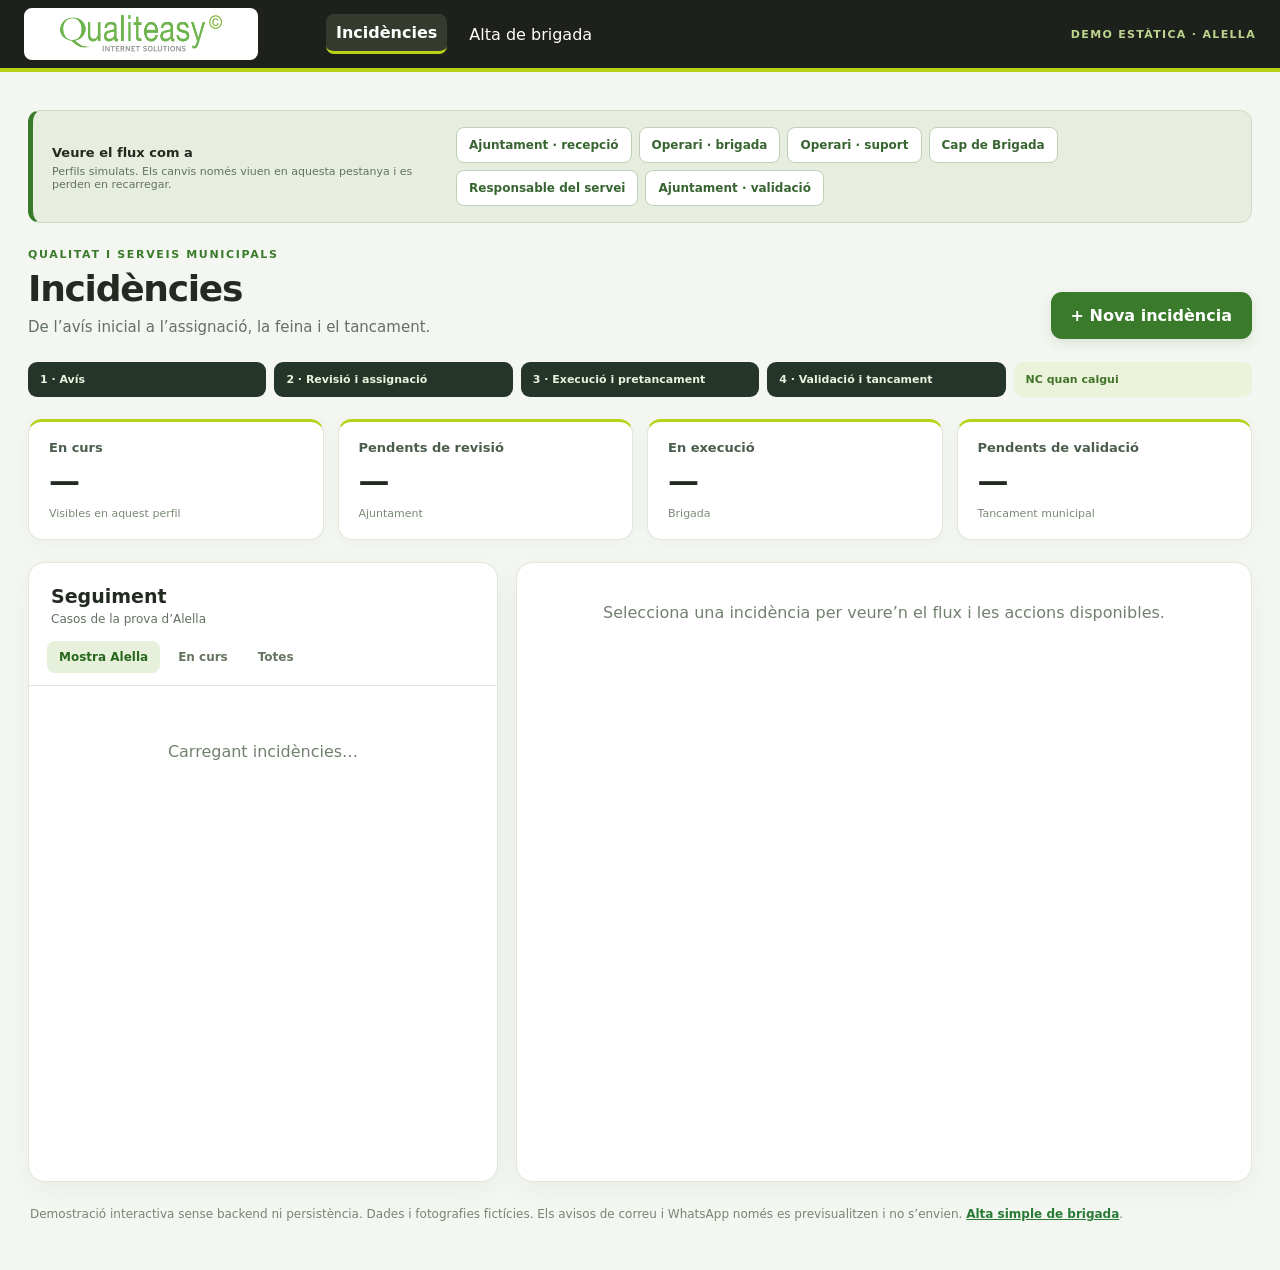
==== incidents/index.html @ 84e3240a "Demos del nou Qualiteasy: portada, no conformitats i incidències - /no-conformitats/: mòdul de NC i " ====
<!doctype html>
<html lang="ca"><head><meta charset="utf-8"><meta name="viewport" content="width=device-width,initial-scale=1"><meta name="theme-color" content="#1d201b"><title>Flux municipal · Qualiteasy Alella</title><link rel="stylesheet" href="./dashboard.css"><link rel="stylesheet" href="./intake.css"></head>
<body>
<header class="topbar"><a class="brand" href="./"><span class="brand-logo-wrap"><img class="brand-logo" src="./assets/qualiteasy-logo.png" alt="Qualiteasy"></span></a><nav><button class="nav-link current" type="button" data-view-target="dashboard">Incidències</button><button class="nav-link" type="button" data-view-target="intake">Alta de brigada</button></nav><span class="env">DEMO ESTÀTICA · ALELLA</span></header>
<main id="dashboard-view">
<section class="role-bar" aria-label="Perfils de demostració"><div><strong>Veure el flux com a</strong><p>Perfils simulats. Els canvis només viuen en aquesta pestanya i es perden en recarregar.</p></div><div class="role-switch"><button type="button" data-role="municipal">Ajuntament · recepció</button><button type="button" data-role="brigada">Operari · brigada</button><button type="button" data-role="brigada_suport">Operari · suport</button><button type="button" data-role="cap_brigada">Cap de Brigada</button><button type="button" data-role="responsable_servei">Responsable del servei</button><button type="button" data-role="validador">Ajuntament · validació</button></div></section>
<section class="heading"><div><div class="eyebrow">QUALITAT I SERVEIS MUNICIPALS</div><h1 id="page-title">Incidències</h1><p id="role-intro">De l’avís inicial a l’assignació, la feina i el tancament.</p></div><button class="primary" id="new-incident">+ Nova incidència</button></section>
<section class="flow-steps" aria-label="Flux de resolució"><span>1 · Avís</span><span>2 · Revisió i assignació</span><span>3 · Execució i pretancament</span><span>4 · Validació i tancament</span><span>NC quan calgui</span></section>
<section class="stats" aria-label="Resum"><div class="stat"><span>En curs</span><strong id="count-active">—</strong><small>Visibles en aquest perfil</small></div><div class="stat"><span>Pendents de revisió</span><strong id="count-review">—</strong><small>Ajuntament</small></div><div class="stat"><span>En execució</span><strong id="count-work">—</strong><small>Brigada</small></div><div class="stat"><span>Pendents de validació</span><strong id="count-validation">—</strong><small>Tancament municipal</small></div></section>
<section class="workarea"><div class="left-panel"><div class="panel-title"><div><h2>Seguiment</h2><p id="list-caption">Casos de la prova d’Alella</p></div></div><div class="tabs" role="tablist"><button class="tab selected" data-view="showcase" type="button">Mostra Alella</button><button class="tab" data-view="active" type="button">En curs</button><button class="tab" data-view="all" type="button">Totes</button></div><div id="incidents" class="incident-list"><p class="loading">Carregant incidències…</p></div></div><div class="detail-panel" id="detail"><div class="empty">Selecciona una incidència per veure’n el flux i les accions disponibles.</div></div></section>
<footer>Demostració interactiva sense backend ni persistència. Dades i fotografies fictícies. Els avisos de correu i WhatsApp només es previsualitzen i no s’envien. <button class="text-link" type="button" data-view-target="intake">Alta simple de brigada</button>.</footer>
</main>
<section id="intake-view" hidden><div class="intake-shell"><img src="./assets/qualiteasy-logo.png" alt="Qualiteasy" class="intake-logo"><div class="eyebrow">DEMO ESTÀTICA · ALELLA</div><h1>Nou avís de brigada</h1><p>Només tres dades: què passa, on i una foto. L’Ajuntament farà la revisió i l’assignació.</p><form id="incident"><label for="what">Què passa?</label><textarea id="what" required minlength="5" maxlength="2000" rows="4" placeholder="Ex. El fanal no s'encén"></textarea><label for="where">On?</label><input id="where" required minlength="3" maxlength="200" autocomplete="off" placeholder="Carrer i número o punt de referència"><div id="suggestions" class="suggestions" hidden></div><button id="gps" class="secondary" type="button">📍 Usa la meva ubicació</button><p id="location-note" class="hint">Escriu l'adreça o usa el GPS. Els carrers suggerits són orientatius.</p><label for="photo">Foto</label><input id="photo" type="file" accept="image/jpeg,image/png,image/webp" capture="environment" required><div id="preview"></div><button id="send" class="primary" type="submit">Enviar avís simulat</button><p id="message" role="status" aria-live="polite"></p></form><button class="text-link" type="button" data-view-target="dashboard">← Torna al panell</button><p class="hint">Les fotos seleccionades es mostren només al navegador. En recarregar, la demo torna a l'estat inicial.</p></div></section>
<dialog id="new-dialog"><form id="municipal-form"><div class="dialog-head"><div><div class="eyebrow">AJUNTAMENT</div><h2>Nova incidència</h2></div><button class="icon" type="button" data-close="new-dialog" aria-label="Tanca">×</button></div><p class="dialog-intro">Registra l’avís. La revisió i l’assignació es fan després.</p><label for="origin">Canal d’entrada</label><select id="origin" required><option value="">Selecciona un canal</option><option value="telefon">Trucada rebuda</option><option value="correu">Correu rebut</option><option value="whatsapp">WhatsApp</option><option value="web_municipal">Web municipal</option><option value="ajuntament">Detecció interna</option></select><label for="municipal-department">Departament d’origen</label><input id="municipal-department" required maxlength="100" placeholder="Ex. Serveis municipals"><label for="municipal-category">Àmbit (antic «Proveïdor»)</label><select id="municipal-category"><option value="">Pendent de classificar</option><option value="via_publica">Via pública</option><option value="edificis">Edificis</option><option value="actes">Actes</option><option value="altres">Altres</option></select><label for="municipal-what">Què passa?</label><textarea id="municipal-what" required minlength="5" maxlength="2000" rows="3"></textarea><label for="municipal-where">On?</label><input id="municipal-where" required minlength="3" maxlength="200" autocomplete="off"><div id="municipal-suggestions" class="suggestions" hidden></div><p class="hint">Pots seleccionar un carrer suggerit per situar la incidència aproximadament.</p><label for="municipal-files">Documents i fotografies (fins a 4)</label><input id="municipal-files" type="file" accept="image/jpeg,image/png,image/webp,application/pdf" multiple><button class="primary wide" type="submit" id="municipal-submit">Registrar incidència</button><p id="form-status" role="status" aria-live="polite"></p></form></dialog>
<dialog id="assign-dialog"><form id="assign-form"><div class="dialog-head"><div><div class="eyebrow">REVISIÓ MUNICIPAL</div><h2>Validar i assignar</h2></div><button class="icon" type="button" data-close="assign-dialog" aria-label="Tanca">×</button></div><p class="dialog-intro">La fitxa conserva l’avís inicial. L’Ajuntament completa la classificació i l’ordre de feina.</p><div class="form-grid"><div><label for="assign-origin-department">Departament d’origen</label><input id="assign-origin-department" required maxlength="100"></div><div><label for="assign-target-department">Departament destí</label><input id="assign-target-department" required maxlength="100" value="Serveis municipals"></div><div><label for="assign-category">Àmbit (antic «Proveïdor»)</label><select id="assign-category" required><option value="">Selecciona</option><option value="via_publica">Via pública</option><option value="edificis">Edificis</option><option value="actes">Actes</option><option value="altres">Altres</option></select></div><div><label for="assign-priority">Prioritat</label><select id="assign-priority"><option value="normal">Normal</option><option value="urgent">Urgent</option></select></div></div><label for="assign-cause">Causa, si es coneix</label><textarea id="assign-cause" maxlength="1000" rows="2"></textarea><label for="assign-action">Acció immediata / feina encomanada</label><textarea id="assign-action" required maxlength="2000" rows="3" placeholder="Què ha de fer la brigada?"></textarea><div class="form-grid"><div><label for="assign-executor">Responsable de l’execució / càrrec</label><select id="assign-executor"><option value="4">Operari Prova · Operari de brigada</option><option value="6">Operari Suport Prova · Operari de brigada</option></select></div><div><label for="assign-due">Data límit</label><input id="assign-due" type="date" required></div><div><label for="assign-brigade-lead">Cap de Brigada</label><input id="assign-brigade-lead" required value="Cap de Brigada (prova)"></div><div><label for="assign-service-lead">Responsable del servei</label><input id="assign-service-lead" required value="Responsable del servei (prova)"></div></div><p class="hint">Es mostraran avisos simulats per correu i WhatsApp. No s’enviarà cap missatge.</p><button class="primary wide" type="submit">Assignar i activar a SSMM</button><p id="assign-status" role="status" aria-live="polite"></p></form></dialog>
<dialog id="preclose-dialog"><form id="preclose-form"><div class="dialog-head"><div><div class="eyebrow">BRIGADA</div><h2>Pretancar la feina</h2></div><button class="icon" type="button" data-close="preclose-dialog" aria-label="Tanca">×</button></div><p class="dialog-intro">Explica què has fet i adjunta fotografies de la resolució. L’Ajuntament validarà el tancament.</p><label for="work-done">Feina executada</label><textarea id="work-done" required maxlength="2000" rows="4"></textarea><label for="preclose-photos">Fotografies del resultat (fins a 3)</label><input id="preclose-photos" type="file" accept="image/jpeg,image/png,image/webp" multiple><button class="primary wide" type="submit">Pretancar i enviar a validació</button><p id="preclose-status" role="status" aria-live="polite"></p></form></dialog>
<dialog id="validate-dialog"><form id="validate-form"><div class="dialog-head"><div><div class="eyebrow">AJUNTAMENT</div><h2>Validar el resultat</h2></div><button class="icon" type="button" data-close="validate-dialog" aria-label="Tanca">×</button></div><p class="dialog-intro">Revisa el pretancament i les fotografies. Valida el tancament o retorna la feina a brigada.</p><label for="validation-reason">Motiu de tancament o de retorn</label><textarea id="validation-reason" required maxlength="2000" rows="4"></textarea><label for="validation-files">Evidències del tancament (fins a 4 fitxers)</label><input id="validation-files" type="file" accept="image/jpeg,image/png,image/webp,application/pdf" multiple><div class="dialog-actions"><button class="secondary" type="submit" data-validation="return">Retornar a brigada</button><button class="primary" type="submit" data-validation="close">Validar i tancar</button></div><p id="validation-status" role="status" aria-live="polite"></p></form></dialog>
<dialog id="nc-dialog"><form id="nc-form"><div class="dialog-head"><div><div class="eyebrow">QUALITAT</div><h2>Derivar a no conformitat</h2></div><button class="icon" type="button" data-close="nc-dialog" aria-label="Tanca">×</button></div><p class="dialog-intro">Aquesta decisió és excepcional: la incidència operativa continuarà vinculada a una NC de demostració separada.</p><label for="nc-reason">Per què és una NC formal?</label><textarea id="nc-reason" required minlength="3" maxlength="500" rows="3"></textarea><label for="nc-cause">Causa coneguda (opcional)</label><textarea id="nc-cause" maxlength="1000" rows="2"></textarea><button class="primary wide" type="submit">Crear NC vinculada (demo)</button><p id="nc-status" role="status" aria-live="polite"></p></form></dialog>
<dialog id="photo-dialog" class="photo-dialog"><button class="photo-close" type="button" data-close="photo-dialog">Tanca ×</button><img id="full-photo" alt="Fotografia ampliada de la incidència"><p id="photo-caption"></p></dialog>
<script src="./demo-store.js" defer></script><script src="./dashboard.js" defer></script><script src="./intake.js" defer></script></body></html>
---- incidents/dashboard.css ----
:root{font-family:Inter,system-ui,-apple-system,"Segoe UI",sans-serif;color:#222a22;background:#f4f6f1;--ink:#1d201b;--green:#397b2b;--lime:#b8d317;--line:#e0e6da;--muted:#647064}*{box-sizing:border-box}body{margin:0}button,input,select,textarea{font:inherit}button{cursor:pointer}a{color:inherit}.topbar{height:72px;background:var(--ink);color:white;display:flex;align-items:center;gap:32px;padding:0 max(24px,calc((100vw - 1440px)/2));border-bottom:4px solid var(--lime)}.brand{text-decoration:none;display:flex;align-items:center;gap:10px;min-width:270px}.brand-mark{border:2px solid var(--lime);border-radius:10px;color:var(--lime);display:grid;place-items:center;font-weight:800;font-size:26px;width:40px;height:40px}.brand strong{display:block;font-size:18px;letter-spacing:.08em;font-weight:650}.brand small{display:block;font-size:9px;color:#b7d393;letter-spacing:.16em}.topbar nav{display:flex;gap:8px;align-self:stretch}.topbar nav a{display:flex;align-items:center;padding:0 18px;text-decoration:none;color:#c7d0bf;font-size:14px;font-weight:650}.topbar nav .current{color:white;background:#343a2d;border-bottom:3px solid var(--lime)}.env{margin-left:auto;color:#bdd58e;font-size:11px;letter-spacing:.12em;font-weight:750}main{max-width:1440px;margin:auto;padding:38px 28px 24px}.heading{display:flex;align-items:end;justify-content:space-between;gap:24px;margin-bottom:26px}.eyebrow{color:var(--green);font-size:11px;font-weight:800;letter-spacing:.15em}h1{font-size:36px;letter-spacing:-.035em;margin:7px 0 7px}.heading p{color:var(--muted);margin:0;font-size:15px;line-height:1.5}.primary{border:0;border-radius:11px;background:var(--green);color:white;padding:14px 20px;font-weight:750;box-shadow:0 4px 12px #2f742522}.primary:hover{background:#2d6422}.primary:disabled{opacity:.6;cursor:default}.stats{display:grid;grid-template-columns:repeat(4,1fr);gap:14px;margin-bottom:22px}.stat{background:white;border:1px solid var(--line);border-radius:14px;padding:18px 20px;box-shadow:0 4px 18px #20301b08;border-top:3px solid var(--lime)}.stat span{display:block;font-size:13px;color:#4b5d4d;font-weight:650}.stat strong{display:block;font-size:31px;line-height:1.15;margin:8px 0 4px}.stat small{font-size:11px;color:#7a8976}.workarea{display:grid;grid-template-columns:minmax(350px,470px) minmax(0,1fr);gap:18px;align-items:start}.left-panel,.detail-panel{background:white;border:1px solid var(--line);border-radius:17px;box-shadow:0 8px 26px #1a32180b;overflow:hidden;min-height:620px}.panel-title{padding:22px 22px 15px}.panel-title h2,.detail-panel h2{font-size:19px;margin:0 0 5px}.panel-title p{font-size:12px;color:var(--muted);margin:0}.tabs{display:flex;gap:6px;padding:0 18px 12px;border-bottom:1px solid var(--line)}.tab{border:0;background:transparent;padding:9px 12px;color:#667461;font-size:12px;font-weight:700;border-radius:8px}.tab.selected{background:#e7f0db;color:#28681e}.incident-list{max-height:750px;overflow:auto}.incident-card{width:100%;border:0;border-bottom:1px solid var(--line);display:grid;grid-template-columns:88px 1fr;gap:14px;padding:16px 19px;background:white;text-align:left}.incident-card:hover,.incident-card.selected{background:#f7faef}.incident-card.selected{box-shadow:inset 4px 0 var(--green)}.thumb{width:88px;height:79px;object-fit:cover;border-radius:9px;background:#eaf0e5}.thumb-placeholder{display:grid;place-items:center;color:#789374;font-size:22px}.incident-meta{display:flex;justify-content:space-between;gap:8px;color:#718070;font-size:11px;font-weight:700}.incident-title{display:block;font-size:14px;font-weight:760;line-height:1.32;margin:6px 0;max-height:38px;overflow:hidden}.incident-location{display:block;font-size:12px;color:#6b7a69;white-space:nowrap;overflow:hidden;text-overflow:ellipsis}.pill{display:inline-flex;align-items:center;border-radius:999px;background:#eaf0e5;color:#356b2b;font-size:11px;font-weight:760;padding:6px 10px}.pill.review{background:#fff2db;color:#8d5d12}.pill.work{background:#e5edf9;color:#325a98}.pill.validation{background:#ece7fa;color:#694b9d}.pill.closed{background:#e7ece7;color:#56655a}.pill.nc{background:#fbe9d9;color:#9a4e17}.loading,.empty{color:#72806f;padding:40px;text-align:center}.detail-head{padding:24px 26px 18px;display:flex;gap:15px;justify-content:space-between}.detail-head .eyebrow{margin-bottom:7px}.detail-head h2{font-size:23px;line-height:1.25;margin:0 0 8px}.detail-sub{color:#6f7c6d;font-size:12px}.detail-head .badge-stack{display:flex;flex-direction:column;gap:6px;align-items:flex-end;min-width:max-content}.hero-photo{width:100%;max-height:275px;object-fit:cover;display:block;cursor:zoom-in}.photo-box{position:relative;background:#e9eee5}.photo-box .synthetic-label{position:absolute;bottom:14px;left:16px;background:#1e241ecb;color:white;padding:8px 11px;border-radius:7px;font-size:11px;font-weight:700}.photo-empty{min-height:150px;display:grid;place-items:center;color:#70816c}.detail-body{padding:21px 26px 27px}.detail-grid{display:grid;grid-template-columns:1fr 1fr;gap:16px;margin-bottom:18px}.info{background:#f8faf5;border:1px solid var(--line);border-radius:10px;padding:13px}.info small{display:block;color:#788674;font-size:11px;margin-bottom:5px}.info strong{font-size:13px;line-height:1.35}.map-title{display:flex;justify-content:space-between;align-items:center;margin:20px 0 9px}.map-title h3{font-size:15px;margin:0}.map-title a{font-size:12px;color:var(--green);font-weight:700}.map-frame{width:100%;height:220px;border:1px solid var(--line);border-radius:10px}.map-empty{background:#f3f6ef;border:1px dashed #bdc9b4;border-radius:10px;padding:24px;color:#6c7b68;font-size:13px}.map-note{font-size:11px;color:#74816f;line-height:1.45;margin:7px 0 0}.actions{border-top:1px solid var(--line);margin-top:23px;padding-top:19px;display:flex;align-items:center;gap:12px;flex-wrap:wrap}.secondary{background:#eef4e8;color:#336b29;border:1px solid #c8d9bf;border-radius:9px;padding:11px 14px;font-size:12px;font-weight:750;text-decoration:none}.actions .explain{font-size:11px;line-height:1.4;color:#768172;flex:1;min-width:160px}footer{font-size:12px;color:#788473;margin:25px 2px}footer a{color:var(--green)}dialog{border:1px solid var(--line);border-radius:16px;padding:0;box-shadow:0 30px 90px #14200d55;max-width:520px;width:calc(100vw - 24px)}dialog::backdrop{background:#1520139e}dialog form{padding:26px}.dialog-head{display:flex;justify-content:space-between;align-items:start}.dialog-head h2{font-size:26px;margin:3px 0 0}.icon{border:0;background:#edf3e9;border-radius:8px;font-size:26px;width:35px;height:35px}.dialog-intro,.hint{color:#72816f;font-size:12px;line-height:1.5}label{display:block;font-size:13px;font-weight:730;margin:17px 0 7px}input:not([type=file]),select,textarea{width:100%;border:1px solid #bcc9b7;border-radius:9px;padding:11px;background:white;color:#253022}input:focus,select:focus,textarea:focus{outline:2px solid #a8ca67;border-color:#659450}.wide{width:100%;margin-top:22px}.suggestions{border:1px solid var(--line);border-radius:8px}.suggestions button{display:block;width:100%;background:white;border:0;border-bottom:1px solid var(--line);padding:10px;text-align:left;font-size:12px}.suggestions button:hover{background:#edf5e6}#form-status{min-height:18px;font-size:12px;color:#336b29}.photo-dialog{max-width:min(95vw,1300px);width:auto;background:#182017;color:white;padding:12px}.photo-dialog img{display:block;max-width:90vw;max-height:82vh;object-fit:contain}.photo-dialog p{font-size:12px;color:#d3ddc9}.photo-close{display:block;margin:0 0 9px auto;background:#344031;color:white;border:0;padding:7px 11px;border-radius:8px}@media(max-width:900px){.workarea{grid-template-columns:1fr}.left-panel,.detail-panel{min-height:0}.incident-list{max-height:440px}.stats{grid-template-columns:repeat(2,1fr)}.topbar{padding:0 18px}.brand{min-width:auto}.topbar nav{display:none}}@media(max-width:520px){main{padding:23px 14px}.heading{align-items:start;flex-direction:column}h1{font-size:29px}.stats{gap:8px}.stat{padding:13px}.stat strong{font-size:25px}.env{font-size:9px}.detail-head,.detail-body{padding-left:18px;padding-right:18px}.detail-grid{grid-template-columns:1fr}.brand strong{font-size:14px}.brand small{font-size:7px}}

.map-canvas{position:relative;width:100%;height:225px;overflow:hidden;border:1px solid var(--line);border-radius:10px;background:#e6eee3}.map-tile{position:absolute;width:256px;height:256px;max-width:none}.map-marker{position:absolute;left:50%;top:50%;width:20px;height:20px;background:#4d9b31;border:4px solid white;box-shadow:0 2px 8px #0009;border-radius:50%;transform:translate(-50%,-50%);z-index:2}.map-attribution{position:absolute;right:5px;bottom:4px;background:#ffffffe8;padding:2px 5px;border-radius:3px;font-size:10px;color:#263d24;z-index:3}

/* Flux municipal per perfils i ordres de treball de la demostració. */
.role-bar{display:flex;justify-content:space-between;align-items:center;gap:20px;background:#e7eee0;border:1px solid #cedfc4;border-left:5px solid var(--green);border-radius:12px;padding:16px 19px;margin-bottom:25px}.role-bar strong{font-size:13px}.role-bar p{margin:4px 0 0;font-size:11px;color:#62735e}.role-switch{display:flex;gap:7px;flex-wrap:wrap}.role-switch button{border:1px solid #bfd1b6;background:white;color:#376431;border-radius:8px;padding:10px 12px;font-size:12px;font-weight:700}.role-switch button.active{background:#356d2b;color:white;border-color:#356d2b}.flow-steps{display:grid;grid-template-columns:repeat(5,1fr);gap:8px;margin:-3px 0 22px}.flow-steps span{padding:11px 12px;background:#25352a;color:#e9f3df;border-radius:9px;font-size:11px;font-weight:700}.flow-steps span:last-child{background:#ecf3db;color:#42742a}.photo-strip{display:flex;gap:8px;padding:9px;overflow:auto;background:#f5f8f1}.photo-thumb{min-width:100px;max-width:145px;text-align:left;border:1px solid var(--line);background:white;border-radius:7px;padding:4px;font-size:10px;font-weight:700;color:#4d6548}.photo-thumb img{display:block;width:100%;height:60px;object-fit:cover;border-radius:4px;margin-bottom:3px}.workflow-section{border-top:1px solid var(--line);padding-top:19px;margin-top:20px}.workflow-section h3{font-size:14px;margin:0 0 12px;color:#2b5e2a}.workflow-section p{font-size:13px;line-height:1.45}.work-summary{display:grid;grid-template-columns:1fr 1fr;gap:11px}.work-summary .info:first-child{grid-column:1/-1}.attachment-list{margin:0;padding-left:18px;font-size:12px;line-height:1.7;color:#4d6049}.timeline-row{border-left:3px solid #bdd317;padding:0 0 16px 12px;margin-left:4px}.timeline-row strong{font-size:12px;display:block}.timeline-row span{font-size:10px;color:#748070}.timeline-row p{font-size:12px;margin:5px 0 0}.notification-row{border:1px solid #d9e4d3;background:#f7faf4;border-radius:8px;padding:10px 12px;margin-bottom:8px}.notification-row b{display:block;font-size:12px}.notification-row small{display:block;color:#ad5c1d;font-size:10px;font-weight:800;margin:3px 0}.notification-row p{margin:0;font-size:12px}.nc-linked{background:#fdf5e9;border:1px solid #efdcbd;border-radius:9px;padding:12px}.nc-linked strong{color:#8c541d}.nc-linked p{margin:7px 0 0}.form-grid{display:grid;grid-template-columns:1fr 1fr;gap:0 14px}.form-grid label{margin-top:14px}.form-grid input:disabled{background:#edf2e8;color:#586653}.dialog-actions{display:flex;justify-content:flex-end;gap:10px;margin-top:20px}.dialog-actions button{font-size:12px}.dialog-actions .primary{box-shadow:none}#assign-dialog,#preclose-dialog,#validate-dialog,#nc-dialog{max-width:680px;max-height:90vh;overflow:auto}dialog form>p[role=status]{min-height:18px;font-size:12px;color:#336b29}@media(max-width:1050px){.role-bar{align-items:flex-start;flex-direction:column}.flow-steps{grid-template-columns:repeat(3,1fr)}}@media(max-width:520px){.flow-steps{grid-template-columns:repeat(2,1fr)}.role-switch button{flex:1}.form-grid,.work-summary{grid-template-columns:1fr}.work-summary .info:first-child{grid-column:auto}.dialog-actions{flex-direction:column}.dialog-actions button{width:100%}}

/* Logotip corporatiu original, sense símbol ni lema recreats. */
.brand{min-width:270px}.brand-logo-wrap{display:flex;align-items:center;width:234px;height:52px;padding:7px 10px;background:#fff;border-radius:8px}.brand-logo{display:block;width:100%;height:100%;object-fit:contain}@media(max-width:520px){.brand{min-width:0}.brand-logo-wrap{width:190px;height:44px;padding:6px 8px}}
---- incidents/intake.css ----
[hidden]{display:none!important}.topbar nav{display:flex;gap:12px;align-items:center}.nav-link,.text-link{background:none;border:0;color:inherit;font:inherit;cursor:pointer;text-decoration:none}.nav-link{padding:9px 10px;border-radius:8px}.nav-link.current{background:#e8f2dd;font-weight:800}.text-link{color:#287a35;font-weight:700;padding:0;text-decoration:underline}.intake-shell{max-width:600px;margin:30px auto 60px;background:#fff;padding:32px;border-radius:20px;box-shadow:0 8px 35px #112a1420}.intake-logo{max-width:225px;width:100%;height:auto}.intake-shell h1{margin:10px 0}.intake-shell p{line-height:1.5}.intake-shell form{display:grid;gap:10px;margin:20px 0}.intake-shell label{font-weight:750;margin-top:12px}.intake-shell textarea,.intake-shell input{width:100%;font:inherit;padding:12px;border:1px solid #b9c9b3;border-radius:9px}.intake-shell button{font:inherit;cursor:pointer}.intake-shell .primary{margin-top:12px}.intake-shell .secondary{justify-self:start}.intake-shell #preview img{display:block;max-width:100%;max-height:260px;border-radius:10px}.intake-shell .suggestions{border:1px solid #b9c9b3;border-radius:8px}.intake-shell .suggestions button{display:block;width:100%;padding:9px;background:white;border:0;text-align:left}.intake-shell #message{font-weight:700}.intake-shell #message.error{color:#ac2626}.intake-shell #message.success{color:#267234}@media(max-width:680px){.intake-shell{margin:0;padding:24px 18px;border-radius:0;min-height:90vh}.topbar nav{gap:2px}.nav-link{font-size:.8rem}}
/* La demo ha de cabre en una pantalla de brigada sense desplaçament lateral. */
@media(max-width:900px){
  .topbar{height:auto;min-height:70px;gap:8px;padding:9px 14px;flex-wrap:wrap}
  .topbar nav{display:flex;gap:2px;min-width:0;flex:1;justify-content:flex-end}
  .topbar .brand{min-width:0}
  .role-bar,.role-switch,.heading,.workarea,.left-panel,.detail-panel,.stats{min-width:0}
  .workarea{grid-template-columns:minmax(0,1fr)}
  .stats{grid-template-columns:repeat(2,minmax(0,1fr))}
}
@media(max-width:520px){
  .brand-logo-wrap{width:135px;height:38px;padding:5px 6px}
  .topbar{align-items:center}
  .topbar .env{display:none}
  .topbar nav .nav-link{font-size:12px;line-height:1.1;padding:7px 5px}
  .role-bar{padding:14px 13px;overflow:hidden}
  .role-switch{width:100%;display:grid;grid-template-columns:repeat(2,minmax(0,1fr))}
  .role-switch button{min-width:0;overflow-wrap:anywhere;padding:9px 6px}
  .flow-steps{grid-template-columns:repeat(2,minmax(0,1fr))}
  .stats{grid-template-columns:repeat(2,minmax(0,1fr))}
  .stat span{overflow-wrap:anywhere}
  .incident-card,.card-copy,.detail-head,.detail-body{min-width:0}
}
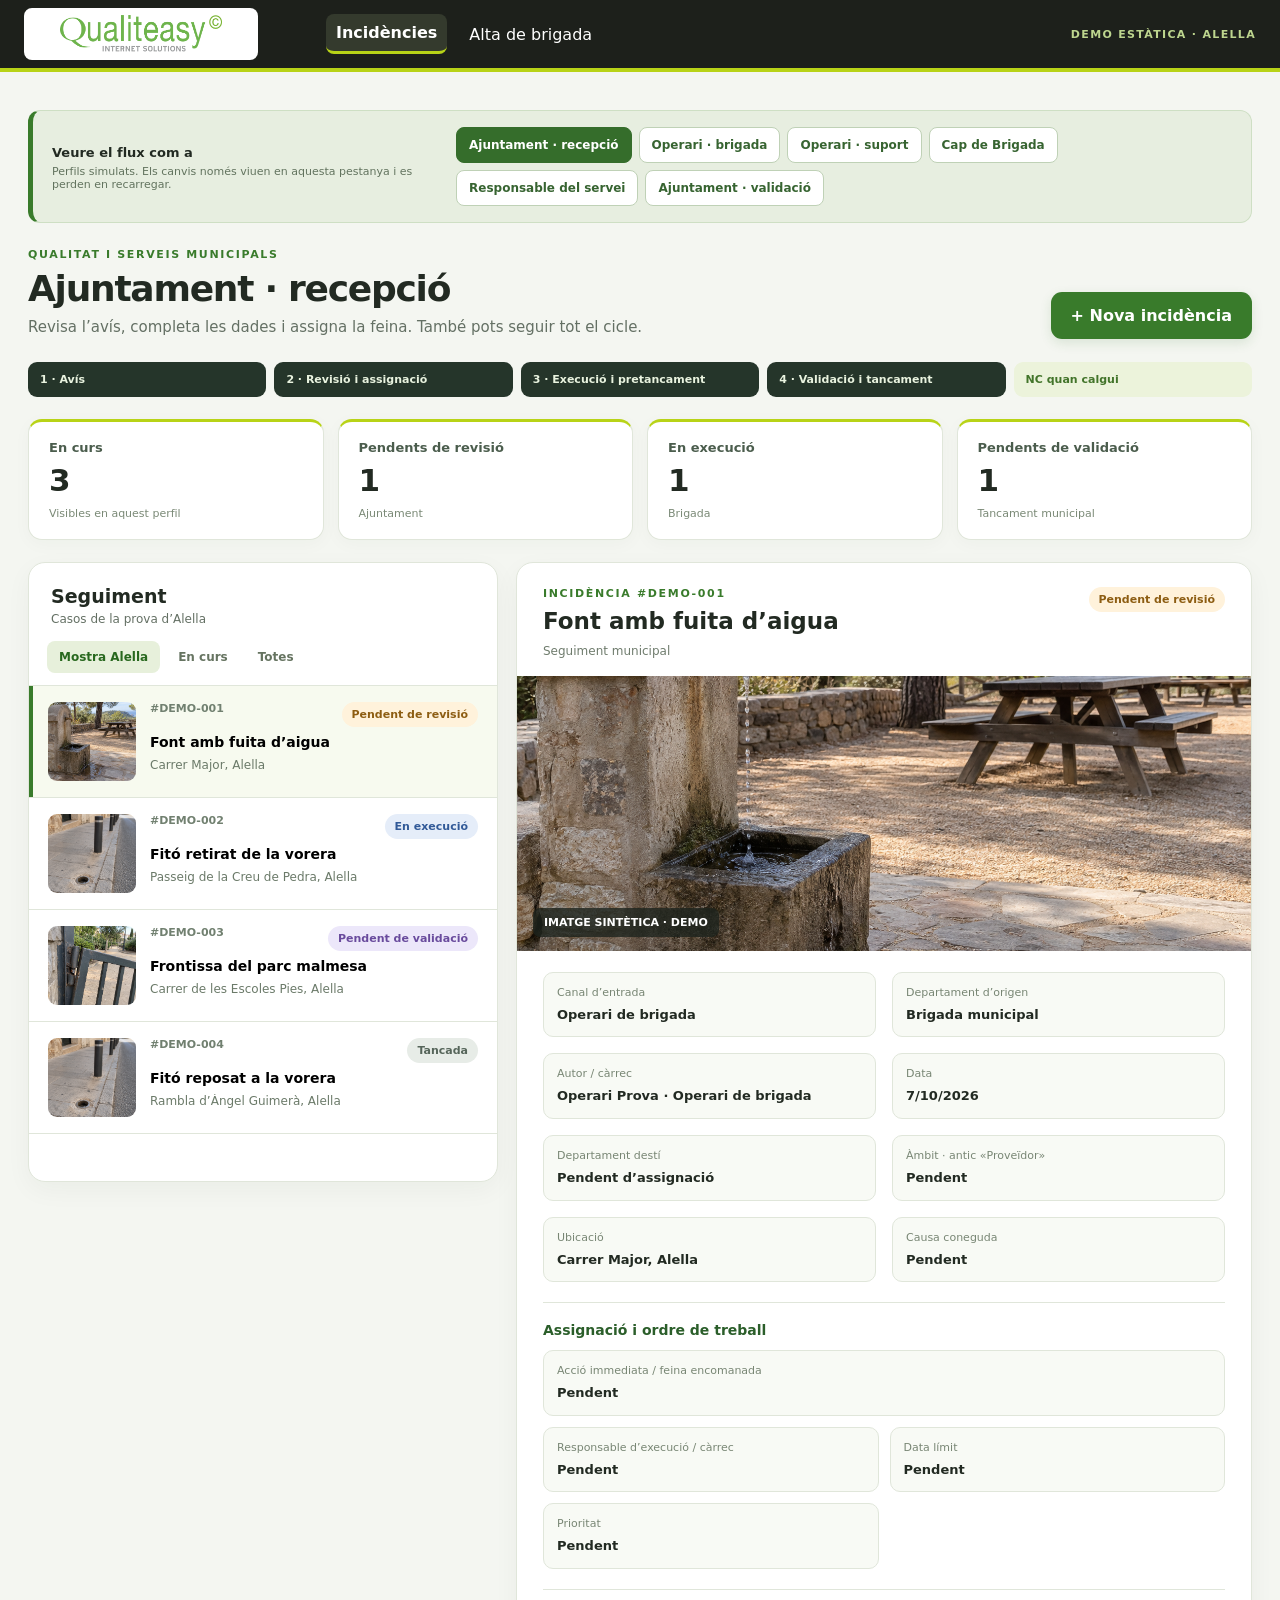
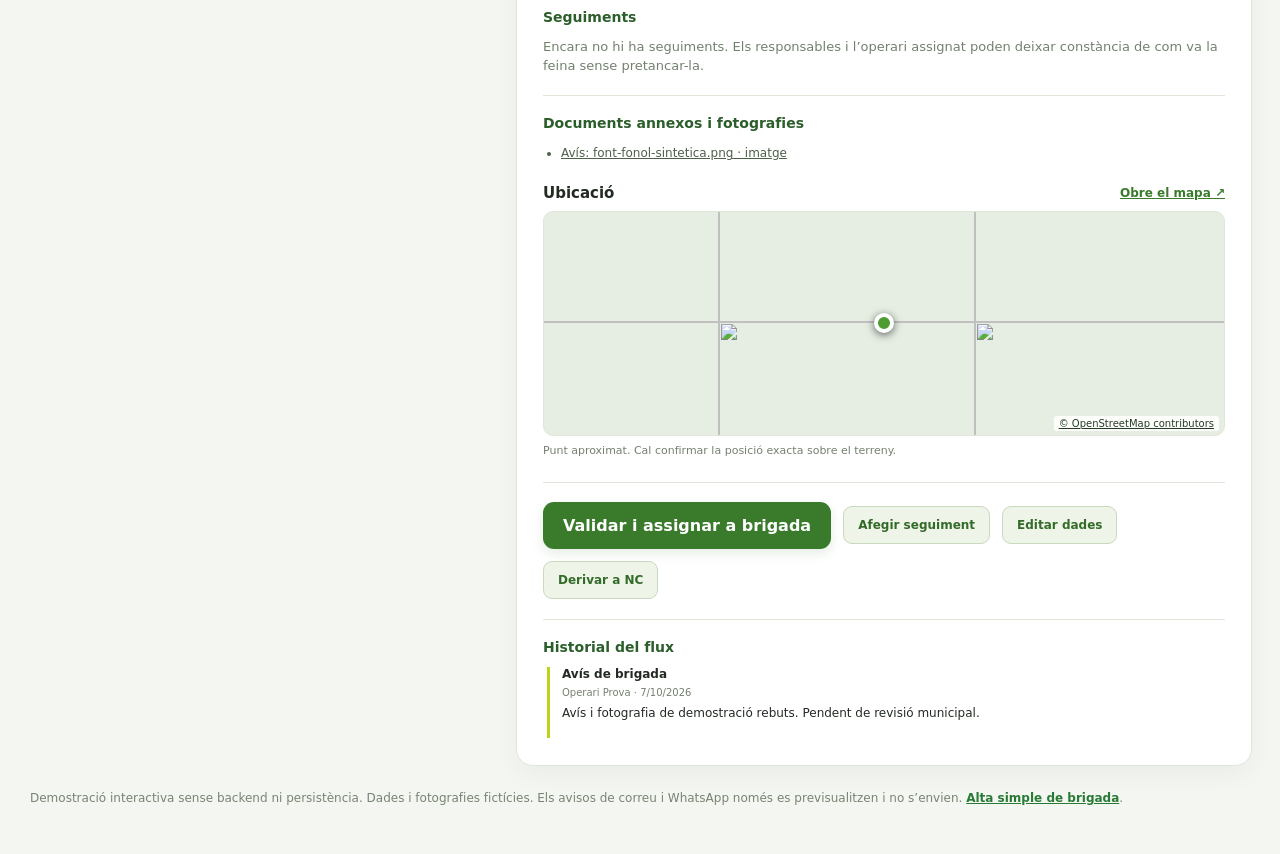
==== commit ec96285b: "Incidències: canvis de la primera revisió interna - Foto opcional a l'alta de brigada - Ubicació amb" ====
--- a/incidents/index.html
+++ b/incidents/index.html
@@ -10,11 +10,13 @@
 <section class="workarea"><div class="left-panel"><div class="panel-title"><div><h2>Seguiment</h2><p id="list-caption">Casos de la prova d’Alella</p></div></div><div class="tabs" role="tablist"><button class="tab selected" data-view="showcase" type="button">Mostra Alella</button><button class="tab" data-view="active" type="button">En curs</button><button class="tab" data-view="all" type="button">Totes</button></div><div id="incidents" class="incident-list"><p class="loading">Carregant incidències…</p></div></div><div class="detail-panel" id="detail"><div class="empty">Selecciona una incidència per veure’n el flux i les accions disponibles.</div></div></section>
 <footer>Demostració interactiva sense backend ni persistència. Dades i fotografies fictícies. Els avisos de correu i WhatsApp només es previsualitzen i no s’envien. <button class="text-link" type="button" data-view-target="intake">Alta simple de brigada</button>.</footer>
 </main>
-<section id="intake-view" hidden><div class="intake-shell"><img src="./assets/qualiteasy-logo.png" alt="Qualiteasy" class="intake-logo"><div class="eyebrow">DEMO ESTÀTICA · ALELLA</div><h1>Nou avís de brigada</h1><p>Només tres dades: què passa, on i una foto. L’Ajuntament farà la revisió i l’assignació.</p><form id="incident"><label for="what">Què passa?</label><textarea id="what" required minlength="5" maxlength="2000" rows="4" placeholder="Ex. El fanal no s'encén"></textarea><label for="where">On?</label><input id="where" required minlength="3" maxlength="200" autocomplete="off" placeholder="Carrer i número o punt de referència"><div id="suggestions" class="suggestions" hidden></div><button id="gps" class="secondary" type="button">📍 Usa la meva ubicació</button><p id="location-note" class="hint">Escriu l'adreça o usa el GPS. Els carrers suggerits són orientatius.</p><label for="photo">Foto</label><input id="photo" type="file" accept="image/jpeg,image/png,image/webp" capture="environment" required><div id="preview"></div><button id="send" class="primary" type="submit">Enviar avís simulat</button><p id="message" role="status" aria-live="polite"></p></form><button class="text-link" type="button" data-view-target="dashboard">← Torna al panell</button><p class="hint">Les fotos seleccionades es mostren només al navegador. En recarregar, la demo torna a l'estat inicial.</p></div></section>
-<dialog id="new-dialog"><form id="municipal-form"><div class="dialog-head"><div><div class="eyebrow">AJUNTAMENT</div><h2>Nova incidència</h2></div><button class="icon" type="button" data-close="new-dialog" aria-label="Tanca">×</button></div><p class="dialog-intro">Registra l’avís. La revisió i l’assignació es fan després.</p><label for="origin">Canal d’entrada</label><select id="origin" required><option value="">Selecciona un canal</option><option value="telefon">Trucada rebuda</option><option value="correu">Correu rebut</option><option value="whatsapp">WhatsApp</option><option value="web_municipal">Web municipal</option><option value="ajuntament">Detecció interna</option></select><label for="municipal-department">Departament d’origen</label><input id="municipal-department" required maxlength="100" placeholder="Ex. Serveis municipals"><label for="municipal-category">Àmbit (antic «Proveïdor»)</label><select id="municipal-category"><option value="">Pendent de classificar</option><option value="via_publica">Via pública</option><option value="edificis">Edificis</option><option value="actes">Actes</option><option value="altres">Altres</option></select><label for="municipal-what">Què passa?</label><textarea id="municipal-what" required minlength="5" maxlength="2000" rows="3"></textarea><label for="municipal-where">On?</label><input id="municipal-where" required minlength="3" maxlength="200" autocomplete="off"><div id="municipal-suggestions" class="suggestions" hidden></div><p class="hint">Pots seleccionar un carrer suggerit per situar la incidència aproximadament.</p><label for="municipal-files">Documents i fotografies (fins a 4)</label><input id="municipal-files" type="file" accept="image/jpeg,image/png,image/webp,application/pdf" multiple><button class="primary wide" type="submit" id="municipal-submit">Registrar incidència</button><p id="form-status" role="status" aria-live="polite"></p></form></dialog>
+<section id="intake-view" hidden><div class="intake-shell"><img src="./assets/qualiteasy-logo.png" alt="Qualiteasy" class="intake-logo"><div class="eyebrow">DEMO ESTÀTICA · ALELLA</div><h1>Nou avís de brigada</h1><p>Només tres dades: què passa, on i, si pots, una foto. L’Ajuntament farà la revisió i l’assignació.</p><form id="incident"><label for="what">Què passa?</label><textarea id="what" required minlength="5" maxlength="2000" rows="4" placeholder="Ex. El fanal no s'encén"></textarea><label for="where">On?</label><input id="where" required minlength="3" maxlength="200" autocomplete="off" placeholder="Carrer i número o punt de referència"><div id="suggestions" class="suggestions" hidden></div><button id="gps" class="secondary" type="button">📍 Usa la meva ubicació</button><p id="location-note" class="hint">Escriu l'adreça o usa el GPS. Els carrers suggerits són orientatius.</p><label for="photo">Foto (recomanada)</label><input id="photo" type="file" accept="image/jpeg,image/png,image/webp" capture="environment"><div id="preview"></div><button id="send" class="primary" type="submit">Enviar avís simulat</button><p id="message" role="status" aria-live="polite"></p></form><button class="text-link" type="button" data-view-target="dashboard">← Torna al panell</button><p class="hint">Les fotos seleccionades es mostren només al navegador. En recarregar, la demo torna a l'estat inicial.</p></div></section>
+<dialog id="new-dialog"><form id="municipal-form"><div class="dialog-head"><div><div class="eyebrow">AJUNTAMENT</div><h2>Nova incidència</h2></div><button class="icon" type="button" data-close="new-dialog" aria-label="Tanca">×</button></div><p class="dialog-intro">Registra l’avís. La revisió i l’assignació es fan després.</p><label for="origin">Canal d’entrada</label><select id="origin" required><option value="">Selecciona un canal</option><option value="telefon">Trucada rebuda</option><option value="correu">Correu rebut</option><option value="whatsapp">WhatsApp</option><option value="web_municipal">Web municipal</option><option value="ajuntament">Detecció interna</option></select><label for="municipal-department">Departament d’origen</label><input id="municipal-department" required maxlength="100" placeholder="Ex. Serveis municipals"><label for="municipal-category">Àmbit (antic «Proveïdor»)</label><select id="municipal-category"><option value="">Pendent de classificar</option><option value="via_publica">Via pública</option><option value="edificis">Edificis</option><option value="actes">Actes</option><option value="altres">Altres</option></select><label for="municipal-what">Què passa?</label><textarea id="municipal-what" required minlength="5" maxlength="2000" rows="3"></textarea><label for="municipal-where">On?</label><input id="municipal-where" required minlength="3" maxlength="200" autocomplete="off"><div id="municipal-suggestions" class="suggestions" hidden></div><button id="municipal-gps" class="secondary" type="button">📍 Usa la meva ubicació</button><p id="municipal-location-note" class="hint">Escriu l’adreça o usa el GPS. Els carrers suggerits són orientatius.</p><label for="municipal-files">Documents i fotografies (fins a 4)</label><input id="municipal-files" type="file" accept="image/jpeg,image/png,image/webp,application/pdf" multiple><button class="primary wide" type="submit" id="municipal-submit">Registrar incidència</button><p id="form-status" role="status" aria-live="polite"></p></form></dialog>
 <dialog id="assign-dialog"><form id="assign-form"><div class="dialog-head"><div><div class="eyebrow">REVISIÓ MUNICIPAL</div><h2>Validar i assignar</h2></div><button class="icon" type="button" data-close="assign-dialog" aria-label="Tanca">×</button></div><p class="dialog-intro">La fitxa conserva l’avís inicial. L’Ajuntament completa la classificació i l’ordre de feina.</p><div class="form-grid"><div><label for="assign-origin-department">Departament d’origen</label><input id="assign-origin-department" required maxlength="100"></div><div><label for="assign-target-department">Departament destí</label><input id="assign-target-department" required maxlength="100" value="Serveis municipals"></div><div><label for="assign-category">Àmbit (antic «Proveïdor»)</label><select id="assign-category" required><option value="">Selecciona</option><option value="via_publica">Via pública</option><option value="edificis">Edificis</option><option value="actes">Actes</option><option value="altres">Altres</option></select></div><div><label for="assign-priority">Prioritat</label><select id="assign-priority"><option value="normal">Normal</option><option value="urgent">Urgent</option></select></div></div><label for="assign-cause">Causa, si es coneix</label><textarea id="assign-cause" maxlength="1000" rows="2"></textarea><label for="assign-action">Acció immediata / feina encomanada</label><textarea id="assign-action" required maxlength="2000" rows="3" placeholder="Què ha de fer la brigada?"></textarea><div class="form-grid"><div><label for="assign-executor">Responsable de l’execució / càrrec</label><select id="assign-executor"><option value="4">Operari Prova · Operari de brigada</option><option value="6">Operari Suport Prova · Operari de brigada</option></select></div><div><label for="assign-due">Data límit</label><input id="assign-due" type="date" required></div><div><label for="assign-brigade-lead">Cap de Brigada</label><input id="assign-brigade-lead" required value="Cap de Brigada (prova)"></div><div><label for="assign-service-lead">Responsable del servei</label><input id="assign-service-lead" required value="Responsable del servei (prova)"></div></div><p class="hint">Es mostraran avisos simulats per correu i WhatsApp. No s’enviarà cap missatge.</p><button class="primary wide" type="submit">Assignar i activar a SSMM</button><p id="assign-status" role="status" aria-live="polite"></p></form></dialog>
 <dialog id="preclose-dialog"><form id="preclose-form"><div class="dialog-head"><div><div class="eyebrow">BRIGADA</div><h2>Pretancar la feina</h2></div><button class="icon" type="button" data-close="preclose-dialog" aria-label="Tanca">×</button></div><p class="dialog-intro">Explica què has fet i adjunta fotografies de la resolució. L’Ajuntament validarà el tancament.</p><label for="work-done">Feina executada</label><textarea id="work-done" required maxlength="2000" rows="4"></textarea><label for="preclose-photos">Fotografies del resultat (fins a 3)</label><input id="preclose-photos" type="file" accept="image/jpeg,image/png,image/webp" multiple><button class="primary wide" type="submit">Pretancar i enviar a validació</button><p id="preclose-status" role="status" aria-live="polite"></p></form></dialog>
 <dialog id="validate-dialog"><form id="validate-form"><div class="dialog-head"><div><div class="eyebrow">AJUNTAMENT</div><h2>Validar el resultat</h2></div><button class="icon" type="button" data-close="validate-dialog" aria-label="Tanca">×</button></div><p class="dialog-intro">Revisa el pretancament i les fotografies. Valida el tancament o retorna la feina a brigada.</p><label for="validation-reason">Motiu de tancament o de retorn</label><textarea id="validation-reason" required maxlength="2000" rows="4"></textarea><label for="validation-files">Evidències del tancament (fins a 4 fitxers)</label><input id="validation-files" type="file" accept="image/jpeg,image/png,image/webp,application/pdf" multiple><div class="dialog-actions"><button class="secondary" type="submit" data-validation="return">Retornar a brigada</button><button class="primary" type="submit" data-validation="close">Validar i tancar</button></div><p id="validation-status" role="status" aria-live="polite"></p></form></dialog>
 <dialog id="nc-dialog"><form id="nc-form"><div class="dialog-head"><div><div class="eyebrow">QUALITAT</div><h2>Derivar a no conformitat</h2></div><button class="icon" type="button" data-close="nc-dialog" aria-label="Tanca">×</button></div><p class="dialog-intro">Aquesta decisió és excepcional: la incidència operativa continuarà vinculada a una NC de demostració separada.</p><label for="nc-reason">Per què és una NC formal?</label><textarea id="nc-reason" required minlength="3" maxlength="500" rows="3"></textarea><label for="nc-cause">Causa coneguda (opcional)</label><textarea id="nc-cause" maxlength="1000" rows="2"></textarea><button class="primary wide" type="submit">Crear NC vinculada (demo)</button><p id="nc-status" role="status" aria-live="polite"></p></form></dialog>
+<dialog id="edit-dialog"><form id="edit-form"><div class="dialog-head"><div><div class="eyebrow">AJUNTAMENT</div><h2>Editar les dades</h2></div><button class="icon" type="button" data-close="edit-dialog" aria-label="Tanca">×</button></div><p class="dialog-intro">Completa o corregeix la incidència en qualsevol moment, també abans de validar-la i assignar-la.</p><label for="edit-what">Què passa?</label><textarea id="edit-what" required minlength="5" maxlength="2000" rows="3"></textarea><label for="edit-where">On?</label><input id="edit-where" required minlength="3" maxlength="200"><div class="form-grid"><div><label for="edit-origin">Canal d’entrada</label><select id="edit-origin"><option value="brigada">Operari de brigada</option><option value="telefon">Trucada rebuda</option><option value="correu">Correu rebut</option><option value="whatsapp">WhatsApp</option><option value="web_municipal">Web municipal</option><option value="ajuntament">Detecció interna</option></select></div><div><label for="edit-origin-department">Departament d’origen</label><input id="edit-origin-department" maxlength="100"></div><div><label for="edit-target-department">Departament destí</label><input id="edit-target-department" maxlength="100"></div><div><label for="edit-category">Àmbit (antic «Proveïdor»)</label><select id="edit-category"><option value="">Pendent de classificar</option><option value="via_publica">Via pública</option><option value="edificis">Edificis</option><option value="actes">Actes</option><option value="altres">Altres</option></select></div><div><label for="edit-priority">Prioritat</label><select id="edit-priority"><option value="">Pendent</option><option value="normal">Normal</option><option value="urgent">Urgent</option></select></div></div><label for="edit-cause">Causa, si es coneix</label><textarea id="edit-cause" maxlength="1000" rows="2"></textarea><button class="primary wide" type="submit">Desar els canvis</button><p id="edit-status" role="status" aria-live="polite"></p></form></dialog>
+<dialog id="followup-dialog"><form id="followup-form"><div class="dialog-head"><div><div class="eyebrow">SEGUIMENT</div><h2>Afegir un seguiment</h2></div><button class="icon" type="button" data-close="followup-dialog" aria-label="Tanca">×</button></div><p class="dialog-intro">Deixa constància de com va la feina («hi estem treballant», «esperem material»…) sense pretancar-la.</p><label for="followup-text">Seguiment</label><textarea id="followup-text" required minlength="3" maxlength="2000" rows="4"></textarea><label for="followup-files">Fotografies o documents (fins a 3)</label><input id="followup-files" type="file" accept="image/jpeg,image/png,image/webp,application/pdf" multiple><button class="primary wide" type="submit">Desar el seguiment</button><p id="followup-status" role="status" aria-live="polite"></p></form></dialog>
 <dialog id="photo-dialog" class="photo-dialog"><button class="photo-close" type="button" data-close="photo-dialog">Tanca ×</button><img id="full-photo" alt="Fotografia ampliada de la incidència"><p id="photo-caption"></p></dialog>
 <script src="./demo-store.js" defer></script><script src="./dashboard.js" defer></script><script src="./intake.js" defer></script></body></html>
--- a/incidents/dashboard.css
+++ b/incidents/dashboard.css
@@ -3,7 +3,7 @@
 .map-canvas{position:relative;width:100%;height:225px;overflow:hidden;border:1px solid var(--line);border-radius:10px;background:#e6eee3}.map-tile{position:absolute;width:256px;height:256px;max-width:none}.map-marker{position:absolute;left:50%;top:50%;width:20px;height:20px;background:#4d9b31;border:4px solid white;box-shadow:0 2px 8px #0009;border-radius:50%;transform:translate(-50%,-50%);z-index:2}.map-attribution{position:absolute;right:5px;bottom:4px;background:#ffffffe8;padding:2px 5px;border-radius:3px;font-size:10px;color:#263d24;z-index:3}
 
 /* Flux municipal per perfils i ordres de treball de la demostració. */
-.role-bar{display:flex;justify-content:space-between;align-items:center;gap:20px;background:#e7eee0;border:1px solid #cedfc4;border-left:5px solid var(--green);border-radius:12px;padding:16px 19px;margin-bottom:25px}.role-bar strong{font-size:13px}.role-bar p{margin:4px 0 0;font-size:11px;color:#62735e}.role-switch{display:flex;gap:7px;flex-wrap:wrap}.role-switch button{border:1px solid #bfd1b6;background:white;color:#376431;border-radius:8px;padding:10px 12px;font-size:12px;font-weight:700}.role-switch button.active{background:#356d2b;color:white;border-color:#356d2b}.flow-steps{display:grid;grid-template-columns:repeat(5,1fr);gap:8px;margin:-3px 0 22px}.flow-steps span{padding:11px 12px;background:#25352a;color:#e9f3df;border-radius:9px;font-size:11px;font-weight:700}.flow-steps span:last-child{background:#ecf3db;color:#42742a}.photo-strip{display:flex;gap:8px;padding:9px;overflow:auto;background:#f5f8f1}.photo-thumb{min-width:100px;max-width:145px;text-align:left;border:1px solid var(--line);background:white;border-radius:7px;padding:4px;font-size:10px;font-weight:700;color:#4d6548}.photo-thumb img{display:block;width:100%;height:60px;object-fit:cover;border-radius:4px;margin-bottom:3px}.workflow-section{border-top:1px solid var(--line);padding-top:19px;margin-top:20px}.workflow-section h3{font-size:14px;margin:0 0 12px;color:#2b5e2a}.workflow-section p{font-size:13px;line-height:1.45}.work-summary{display:grid;grid-template-columns:1fr 1fr;gap:11px}.work-summary .info:first-child{grid-column:1/-1}.attachment-list{margin:0;padding-left:18px;font-size:12px;line-height:1.7;color:#4d6049}.timeline-row{border-left:3px solid #bdd317;padding:0 0 16px 12px;margin-left:4px}.timeline-row strong{font-size:12px;display:block}.timeline-row span{font-size:10px;color:#748070}.timeline-row p{font-size:12px;margin:5px 0 0}.notification-row{border:1px solid #d9e4d3;background:#f7faf4;border-radius:8px;padding:10px 12px;margin-bottom:8px}.notification-row b{display:block;font-size:12px}.notification-row small{display:block;color:#ad5c1d;font-size:10px;font-weight:800;margin:3px 0}.notification-row p{margin:0;font-size:12px}.nc-linked{background:#fdf5e9;border:1px solid #efdcbd;border-radius:9px;padding:12px}.nc-linked strong{color:#8c541d}.nc-linked p{margin:7px 0 0}.form-grid{display:grid;grid-template-columns:1fr 1fr;gap:0 14px}.form-grid label{margin-top:14px}.form-grid input:disabled{background:#edf2e8;color:#586653}.dialog-actions{display:flex;justify-content:flex-end;gap:10px;margin-top:20px}.dialog-actions button{font-size:12px}.dialog-actions .primary{box-shadow:none}#assign-dialog,#preclose-dialog,#validate-dialog,#nc-dialog{max-width:680px;max-height:90vh;overflow:auto}dialog form>p[role=status]{min-height:18px;font-size:12px;color:#336b29}@media(max-width:1050px){.role-bar{align-items:flex-start;flex-direction:column}.flow-steps{grid-template-columns:repeat(3,1fr)}}@media(max-width:520px){.flow-steps{grid-template-columns:repeat(2,1fr)}.role-switch button{flex:1}.form-grid,.work-summary{grid-template-columns:1fr}.work-summary .info:first-child{grid-column:auto}.dialog-actions{flex-direction:column}.dialog-actions button{width:100%}}
+.role-bar{display:flex;justify-content:space-between;align-items:center;gap:20px;background:#e7eee0;border:1px solid #cedfc4;border-left:5px solid var(--green);border-radius:12px;padding:16px 19px;margin-bottom:25px}.role-bar strong{font-size:13px}.role-bar p{margin:4px 0 0;font-size:11px;color:#62735e}.role-switch{display:flex;gap:7px;flex-wrap:wrap}.role-switch button{border:1px solid #bfd1b6;background:white;color:#376431;border-radius:8px;padding:10px 12px;font-size:12px;font-weight:700}.role-switch button.active{background:#356d2b;color:white;border-color:#356d2b}.flow-steps{display:grid;grid-template-columns:repeat(5,1fr);gap:8px;margin:-3px 0 22px}.flow-steps span{padding:11px 12px;background:#25352a;color:#e9f3df;border-radius:9px;font-size:11px;font-weight:700}.flow-steps span:last-child{background:#ecf3db;color:#42742a}.photo-strip{display:flex;gap:8px;padding:9px;overflow:auto;background:#f5f8f1}.photo-thumb{min-width:100px;max-width:145px;text-align:left;border:1px solid var(--line);background:white;border-radius:7px;padding:4px;font-size:10px;font-weight:700;color:#4d6548}.photo-thumb img{display:block;width:100%;height:60px;object-fit:cover;border-radius:4px;margin-bottom:3px}.workflow-section{border-top:1px solid var(--line);padding-top:19px;margin-top:20px}.workflow-section h3{font-size:14px;margin:0 0 12px;color:#2b5e2a}.workflow-section p{font-size:13px;line-height:1.45}.work-summary{display:grid;grid-template-columns:1fr 1fr;gap:11px}.work-summary .info:first-child{grid-column:1/-1}.attachment-list{margin:0;padding-left:18px;font-size:12px;line-height:1.7;color:#4d6049}.timeline-row{border-left:3px solid #bdd317;padding:0 0 16px 12px;margin-left:4px}.timeline-row strong{font-size:12px;display:block}.timeline-row span{font-size:10px;color:#748070}.timeline-row p{font-size:12px;margin:5px 0 0}.notification-row{border:1px solid #d9e4d3;background:#f7faf4;border-radius:8px;padding:10px 12px;margin-bottom:8px}.notification-row b{display:block;font-size:12px}.notification-row small{display:block;color:#ad5c1d;font-size:10px;font-weight:800;margin:3px 0}.notification-row p{margin:0;font-size:12px}.nc-linked{background:#fdf5e9;border:1px solid #efdcbd;border-radius:9px;padding:12px}.nc-linked strong{color:#8c541d}.nc-linked p{margin:7px 0 0}.form-grid{display:grid;grid-template-columns:1fr 1fr;gap:0 14px}.form-grid label{margin-top:14px}.form-grid input:disabled{background:#edf2e8;color:#586653}.dialog-actions{display:flex;justify-content:flex-end;gap:10px;margin-top:20px}.dialog-actions button{font-size:12px}.dialog-actions .primary{box-shadow:none}#assign-dialog,#preclose-dialog,#validate-dialog,#nc-dialog,#edit-dialog,#followup-dialog{max-width:680px;max-height:90vh;overflow:auto}dialog form>p[role=status]{min-height:18px;font-size:12px;color:#336b29}@media(max-width:1050px){.role-bar{align-items:flex-start;flex-direction:column}.flow-steps{grid-template-columns:repeat(3,1fr)}}@media(max-width:520px){.flow-steps{grid-template-columns:repeat(2,1fr)}.role-switch button{flex:1}.form-grid,.work-summary{grid-template-columns:1fr}.work-summary .info:first-child{grid-column:auto}.dialog-actions{flex-direction:column}.dialog-actions button{width:100%}}
 
 /* Logotip corporatiu original, sense símbol ni lema recreats. */
 .brand{min-width:270px}.brand-logo-wrap{display:flex;align-items:center;width:234px;height:52px;padding:7px 10px;background:#fff;border-radius:8px}.brand-logo{display:block;width:100%;height:100%;object-fit:contain}@media(max-width:520px){.brand{min-width:0}.brand-logo-wrap{width:190px;height:44px;padding:6px 8px}}
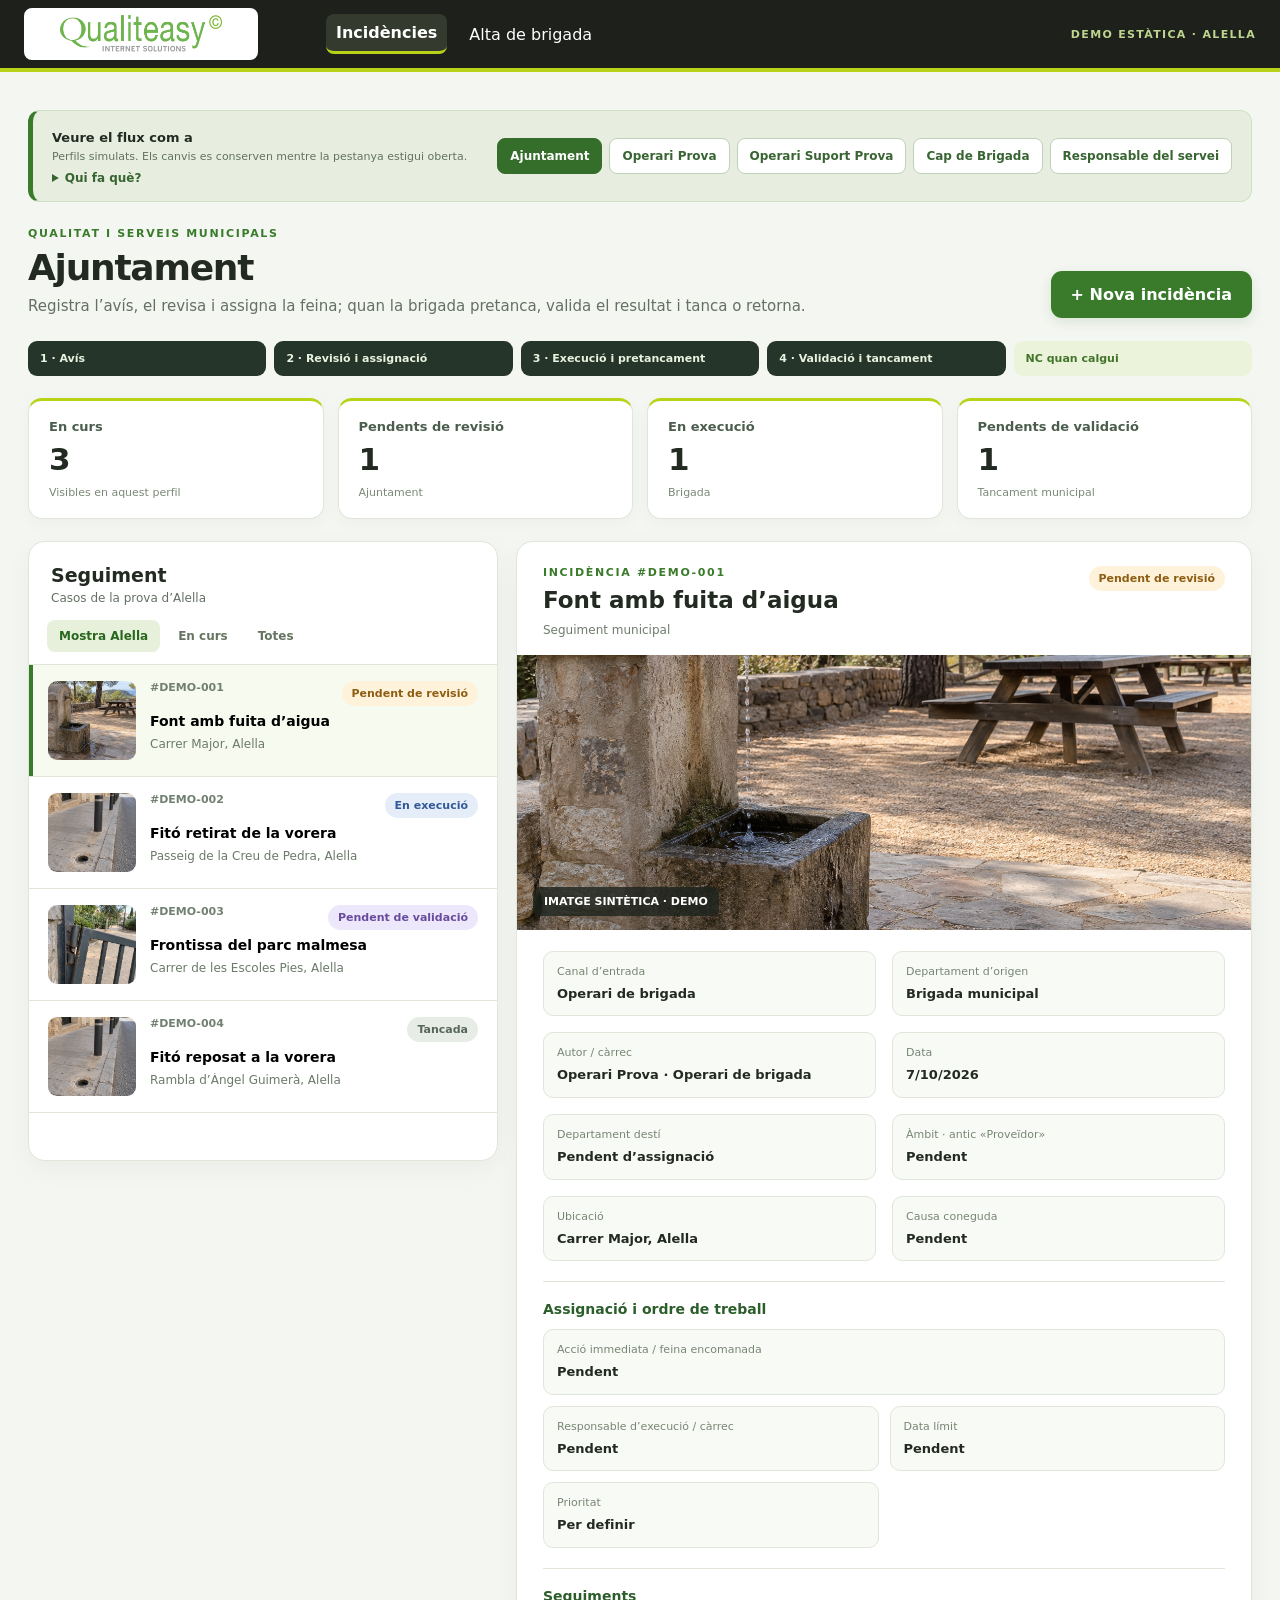
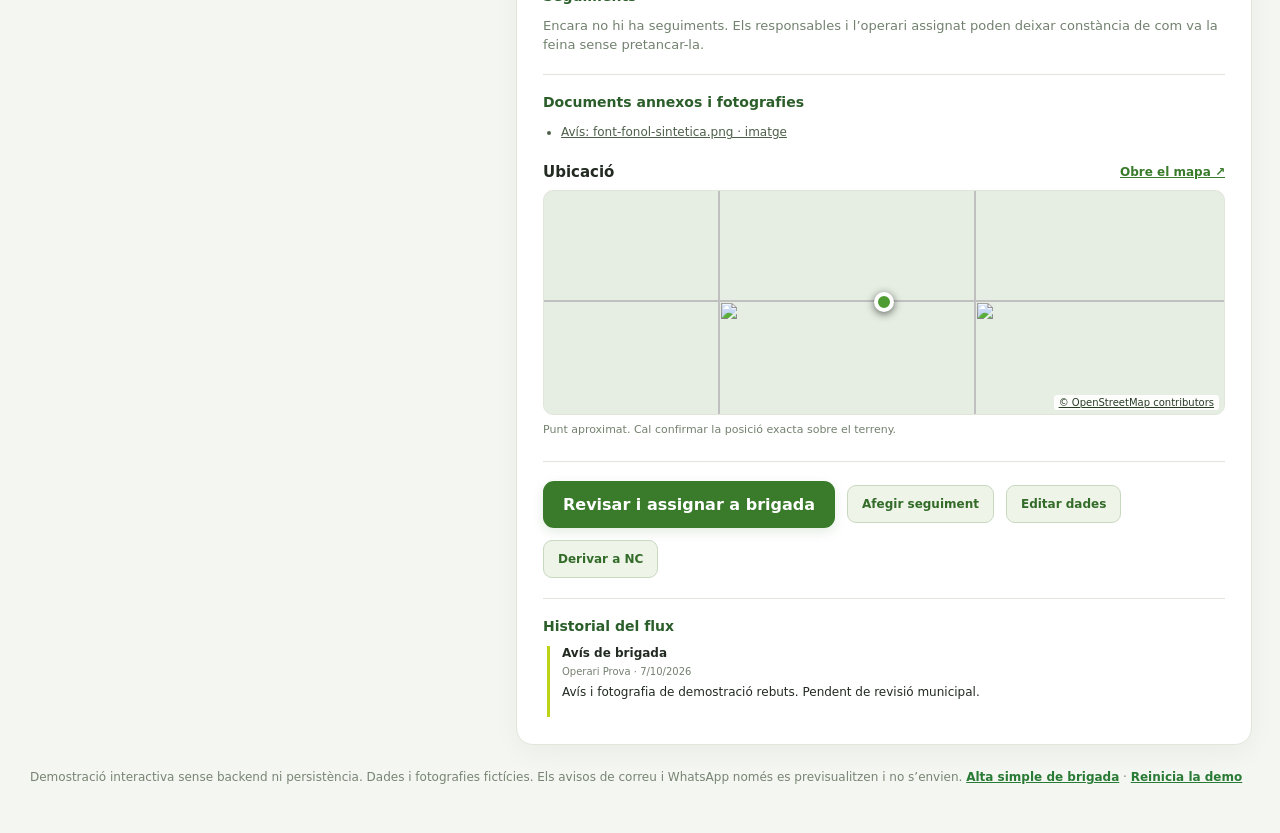
==== commit 9e194b57: "Incidències: canvis de la revisió de la Marta Un sol perfil Ajuntament (registra, assigna i valida)," ====
--- a/incidents/index.html
+++ b/incidents/index.html
@@ -3,20 +3,20 @@
 <body>
 <header class="topbar"><a class="brand" href="./"><span class="brand-logo-wrap"><img class="brand-logo" src="./assets/qualiteasy-logo.png" alt="Qualiteasy"></span></a><nav><button class="nav-link current" type="button" data-view-target="dashboard">Incidències</button><button class="nav-link" type="button" data-view-target="intake">Alta de brigada</button></nav><span class="env">DEMO ESTÀTICA · ALELLA</span></header>
 <main id="dashboard-view">
-<section class="role-bar" aria-label="Perfils de demostració"><div><strong>Veure el flux com a</strong><p>Perfils simulats. Els canvis només viuen en aquesta pestanya i es perden en recarregar.</p></div><div class="role-switch"><button type="button" data-role="municipal">Ajuntament · recepció</button><button type="button" data-role="brigada">Operari · brigada</button><button type="button" data-role="brigada_suport">Operari · suport</button><button type="button" data-role="cap_brigada">Cap de Brigada</button><button type="button" data-role="responsable_servei">Responsable del servei</button><button type="button" data-role="validador">Ajuntament · validació</button></div></section>
+<section class="role-bar" aria-label="Perfils de demostració"><div><strong>Veure el flux com a</strong><p>Perfils simulats. Els canvis es conserven mentre la pestanya estigui oberta.</p><details class="who-does-what"><summary>Qui fa què?</summary><ol><li><b>Ajuntament</b>: registra l’avís (o rep el de brigada), el revisa, completa les dades i assigna la feina a un operari. Quan l’operari pretanca, valida el resultat i tanca, o la retorna. També pot derivar-la a NC.</li><li><b>Operari Prova</b> i <b>Operari Suport Prova</b> (brigada): poden donar un avís des d’«Alta de brigada». Només veuen les feines que tenen assignades: hi deixen seguiments i en fan el pretancament amb fotografies.</li><li><b>Cap de Brigada</b> i <b>Responsable del servei</b>: reben l’avís quan s’activa una feina, consulten totes les incidències i hi poden afegir seguiments.</li></ol><p>Per seguir un cas sencer: Ajuntament (+ Nova incidència, Revisar i assignar) → l’operari assignat (Pretancar) → Ajuntament (Validar o retornar).</p></details></div><div class="role-switch"><button type="button" data-role="municipal">Ajuntament</button><button type="button" data-role="brigada">Operari Prova</button><button type="button" data-role="brigada_suport">Operari Suport Prova</button><button type="button" data-role="cap_brigada">Cap de Brigada</button><button type="button" data-role="responsable_servei">Responsable del servei</button></div></section>
 <section class="heading"><div><div class="eyebrow">QUALITAT I SERVEIS MUNICIPALS</div><h1 id="page-title">Incidències</h1><p id="role-intro">De l’avís inicial a l’assignació, la feina i el tancament.</p></div><button class="primary" id="new-incident">+ Nova incidència</button></section>
 <section class="flow-steps" aria-label="Flux de resolució"><span>1 · Avís</span><span>2 · Revisió i assignació</span><span>3 · Execució i pretancament</span><span>4 · Validació i tancament</span><span>NC quan calgui</span></section>
 <section class="stats" aria-label="Resum"><div class="stat"><span>En curs</span><strong id="count-active">—</strong><small>Visibles en aquest perfil</small></div><div class="stat"><span>Pendents de revisió</span><strong id="count-review">—</strong><small>Ajuntament</small></div><div class="stat"><span>En execució</span><strong id="count-work">—</strong><small>Brigada</small></div><div class="stat"><span>Pendents de validació</span><strong id="count-validation">—</strong><small>Tancament municipal</small></div></section>
 <section class="workarea"><div class="left-panel"><div class="panel-title"><div><h2>Seguiment</h2><p id="list-caption">Casos de la prova d’Alella</p></div></div><div class="tabs" role="tablist"><button class="tab selected" data-view="showcase" type="button">Mostra Alella</button><button class="tab" data-view="active" type="button">En curs</button><button class="tab" data-view="all" type="button">Totes</button></div><div id="incidents" class="incident-list"><p class="loading">Carregant incidències…</p></div></div><div class="detail-panel" id="detail"><div class="empty">Selecciona una incidència per veure’n el flux i les accions disponibles.</div></div></section>
-<footer>Demostració interactiva sense backend ni persistència. Dades i fotografies fictícies. Els avisos de correu i WhatsApp només es previsualitzen i no s’envien. <button class="text-link" type="button" data-view-target="intake">Alta simple de brigada</button>.</footer>
+<footer>Demostració interactiva sense backend ni persistència. Dades i fotografies fictícies. Els avisos de correu i WhatsApp només es previsualitzen i no s’envien. <button class="text-link" type="button" data-view-target="intake">Alta simple de brigada</button> · <button class="text-link" type="button" id="reset-demo">Reinicia la demo</button></footer>
 </main>
-<section id="intake-view" hidden><div class="intake-shell"><img src="./assets/qualiteasy-logo.png" alt="Qualiteasy" class="intake-logo"><div class="eyebrow">DEMO ESTÀTICA · ALELLA</div><h1>Nou avís de brigada</h1><p>Només tres dades: què passa, on i, si pots, una foto. L’Ajuntament farà la revisió i l’assignació.</p><form id="incident"><label for="what">Què passa?</label><textarea id="what" required minlength="5" maxlength="2000" rows="4" placeholder="Ex. El fanal no s'encén"></textarea><label for="where">On?</label><input id="where" required minlength="3" maxlength="200" autocomplete="off" placeholder="Carrer i número o punt de referència"><div id="suggestions" class="suggestions" hidden></div><button id="gps" class="secondary" type="button">📍 Usa la meva ubicació</button><p id="location-note" class="hint">Escriu l'adreça o usa el GPS. Els carrers suggerits són orientatius.</p><label for="photo">Foto (recomanada)</label><input id="photo" type="file" accept="image/jpeg,image/png,image/webp" capture="environment"><div id="preview"></div><button id="send" class="primary" type="submit">Enviar avís simulat</button><p id="message" role="status" aria-live="polite"></p></form><button class="text-link" type="button" data-view-target="dashboard">← Torna al panell</button><p class="hint">Les fotos seleccionades es mostren només al navegador. En recarregar, la demo torna a l'estat inicial.</p></div></section>
-<dialog id="new-dialog"><form id="municipal-form"><div class="dialog-head"><div><div class="eyebrow">AJUNTAMENT</div><h2>Nova incidència</h2></div><button class="icon" type="button" data-close="new-dialog" aria-label="Tanca">×</button></div><p class="dialog-intro">Registra l’avís. La revisió i l’assignació es fan després.</p><label for="origin">Canal d’entrada</label><select id="origin" required><option value="">Selecciona un canal</option><option value="telefon">Trucada rebuda</option><option value="correu">Correu rebut</option><option value="whatsapp">WhatsApp</option><option value="web_municipal">Web municipal</option><option value="ajuntament">Detecció interna</option></select><label for="municipal-department">Departament d’origen</label><input id="municipal-department" required maxlength="100" placeholder="Ex. Serveis municipals"><label for="municipal-category">Àmbit (antic «Proveïdor»)</label><select id="municipal-category"><option value="">Pendent de classificar</option><option value="via_publica">Via pública</option><option value="edificis">Edificis</option><option value="actes">Actes</option><option value="altres">Altres</option></select><label for="municipal-what">Què passa?</label><textarea id="municipal-what" required minlength="5" maxlength="2000" rows="3"></textarea><label for="municipal-where">On?</label><input id="municipal-where" required minlength="3" maxlength="200" autocomplete="off"><div id="municipal-suggestions" class="suggestions" hidden></div><button id="municipal-gps" class="secondary" type="button">📍 Usa la meva ubicació</button><p id="municipal-location-note" class="hint">Escriu l’adreça o usa el GPS. Els carrers suggerits són orientatius.</p><label for="municipal-files">Documents i fotografies (fins a 4)</label><input id="municipal-files" type="file" accept="image/jpeg,image/png,image/webp,application/pdf" multiple><button class="primary wide" type="submit" id="municipal-submit">Registrar incidència</button><p id="form-status" role="status" aria-live="polite"></p></form></dialog>
-<dialog id="assign-dialog"><form id="assign-form"><div class="dialog-head"><div><div class="eyebrow">REVISIÓ MUNICIPAL</div><h2>Validar i assignar</h2></div><button class="icon" type="button" data-close="assign-dialog" aria-label="Tanca">×</button></div><p class="dialog-intro">La fitxa conserva l’avís inicial. L’Ajuntament completa la classificació i l’ordre de feina.</p><div class="form-grid"><div><label for="assign-origin-department">Departament d’origen</label><input id="assign-origin-department" required maxlength="100"></div><div><label for="assign-target-department">Departament destí</label><input id="assign-target-department" required maxlength="100" value="Serveis municipals"></div><div><label for="assign-category">Àmbit (antic «Proveïdor»)</label><select id="assign-category" required><option value="">Selecciona</option><option value="via_publica">Via pública</option><option value="edificis">Edificis</option><option value="actes">Actes</option><option value="altres">Altres</option></select></div><div><label for="assign-priority">Prioritat</label><select id="assign-priority"><option value="normal">Normal</option><option value="urgent">Urgent</option></select></div></div><label for="assign-cause">Causa, si es coneix</label><textarea id="assign-cause" maxlength="1000" rows="2"></textarea><label for="assign-action">Acció immediata / feina encomanada</label><textarea id="assign-action" required maxlength="2000" rows="3" placeholder="Què ha de fer la brigada?"></textarea><div class="form-grid"><div><label for="assign-executor">Responsable de l’execució / càrrec</label><select id="assign-executor"><option value="4">Operari Prova · Operari de brigada</option><option value="6">Operari Suport Prova · Operari de brigada</option></select></div><div><label for="assign-due">Data límit</label><input id="assign-due" type="date" required></div><div><label for="assign-brigade-lead">Cap de Brigada</label><input id="assign-brigade-lead" required value="Cap de Brigada (prova)"></div><div><label for="assign-service-lead">Responsable del servei</label><input id="assign-service-lead" required value="Responsable del servei (prova)"></div></div><p class="hint">Es mostraran avisos simulats per correu i WhatsApp. No s’enviarà cap missatge.</p><button class="primary wide" type="submit">Assignar i activar a SSMM</button><p id="assign-status" role="status" aria-live="polite"></p></form></dialog>
+<section id="intake-view" hidden><div class="intake-shell"><img src="./assets/qualiteasy-logo.png" alt="Qualiteasy" class="intake-logo"><div class="eyebrow">DEMO ESTÀTICA · ALELLA</div><h1>Nou avís de brigada</h1><p>Només tres dades: què passa, on i, si pots, una foto. L’Ajuntament farà la revisió i l’assignació.</p><form id="incident"><label for="what">Què passa?</label><textarea id="what" required minlength="5" maxlength="2000" rows="4" placeholder="Ex. El fanal no s'encén"></textarea><label for="where">On?</label><input id="where" required minlength="3" maxlength="200" autocomplete="off" placeholder="Carrer i número o punt de referència"><div id="suggestions" class="suggestions" hidden></div><button id="gps" class="secondary" type="button">📍 Usa la meva ubicació</button><p id="location-note" class="hint">Escriu l'adreça o usa el GPS. Els carrers suggerits són orientatius.</p><label for="photo">Foto (recomanada)</label><input id="photo" type="file" accept="image/jpeg,image/png,image/webp" capture="environment"><div id="preview"></div><button id="send" class="primary" type="submit">Enviar avís simulat</button><p id="message" role="status" aria-live="polite"></p></form><button class="text-link" type="button" data-view-target="dashboard">← Torna al panell</button><p class="hint">Les fotos seleccionades es mostren només al navegador i no s'envien enlloc.</p></div></section>
+<dialog id="new-dialog"><form id="municipal-form"><div class="dialog-head"><div><div class="eyebrow">AJUNTAMENT</div><h2>Nova incidència</h2></div><button class="icon" type="button" data-close="new-dialog" aria-label="Tanca">×</button></div><p class="dialog-intro">Registra l’avís. La revisió i l’assignació es fan després.</p><label for="origin">Canal d’entrada</label><select id="origin" required><option value="">Selecciona un canal</option><option value="telefon">Trucada rebuda</option><option value="correu">Correu rebut</option><option value="whatsapp">WhatsApp</option><option value="web_municipal">Web municipal</option><option value="ajuntament">Detecció interna</option></select><label for="municipal-department">Departament d’origen</label><select id="municipal-department" data-departments></select><label for="municipal-category">Àmbit (antic «Proveïdor»)</label><select id="municipal-category"><option value="">Pendent de classificar</option><option value="via_publica">Via pública</option><option value="edificis">Edificis</option><option value="actes">Actes</option><option value="altres">Altres</option></select><label for="municipal-what">Què passa?</label><textarea id="municipal-what" required minlength="5" maxlength="2000" rows="3"></textarea><label for="municipal-where">On?</label><input id="municipal-where" required minlength="3" maxlength="200" autocomplete="off"><div id="municipal-suggestions" class="suggestions" hidden></div><button id="municipal-gps" class="secondary" type="button">📍 Usa la meva ubicació</button><p id="municipal-location-note" class="hint">Escriu l’adreça o usa el GPS. Els carrers suggerits són orientatius.</p><label for="municipal-files">Documents i fotografies (fins a 4)</label><input id="municipal-files" type="file" accept="image/jpeg,image/png,image/webp,application/pdf" multiple><button class="primary wide" type="submit" id="municipal-submit">Registrar incidència</button><p id="form-status" role="status" aria-live="polite"></p></form></dialog>
+<dialog id="assign-dialog"><form id="assign-form"><div class="dialog-head"><div><div class="eyebrow">AJUNTAMENT</div><h2>Revisar i assignar</h2></div><button class="icon" type="button" data-close="assign-dialog" aria-label="Tanca">×</button></div><p class="dialog-intro">La fitxa conserva l’avís inicial. L’Ajuntament completa la classificació i l’ordre de feina.</p><div class="form-grid"><div><label for="assign-origin-department">Departament d’origen</label><select id="assign-origin-department" data-departments required><option value="">Selecciona</option></select></div><div><label for="assign-target-department">Departament destí</label><select id="assign-target-department" data-departments required><option value="">Selecciona</option></select></div><div><label for="assign-category">Àmbit (antic «Proveïdor»)</label><select id="assign-category" required><option value="">Selecciona</option><option value="via_publica">Via pública</option><option value="edificis">Edificis</option><option value="actes">Actes</option><option value="altres">Altres</option></select></div><div><label for="assign-priority">Prioritat</label><select id="assign-priority"><option value="normal">Normal</option><option value="urgent">Urgent</option></select></div></div><label for="assign-cause">Causa, si es coneix</label><textarea id="assign-cause" maxlength="1000" rows="2"></textarea><label for="assign-action">Acció immediata / feina encomanada</label><textarea id="assign-action" required maxlength="2000" rows="3" placeholder="Què ha de fer la brigada?"></textarea><div class="form-grid"><div><label for="assign-executor">Responsable de l’execució / càrrec</label><select id="assign-executor"><option value="4">Operari Prova · Operari de brigada</option><option value="6">Operari Suport Prova · Operari de brigada</option></select></div><div><label for="assign-due">Data límit</label><input id="assign-due" type="date" required></div><div><label for="assign-brigade-lead">Cap de Brigada</label><input id="assign-brigade-lead" required value="Cap de Brigada (prova)"></div><div><label for="assign-service-lead">Responsable del servei</label><input id="assign-service-lead" required value="Responsable del servei (prova)"></div></div><p class="hint">Es mostraran avisos simulats per correu i WhatsApp. No s’enviarà cap missatge.</p><button class="primary wide" type="submit">Assignar i activar a SSMM</button><p id="assign-status" role="status" aria-live="polite"></p></form></dialog>
 <dialog id="preclose-dialog"><form id="preclose-form"><div class="dialog-head"><div><div class="eyebrow">BRIGADA</div><h2>Pretancar la feina</h2></div><button class="icon" type="button" data-close="preclose-dialog" aria-label="Tanca">×</button></div><p class="dialog-intro">Explica què has fet i adjunta fotografies de la resolució. L’Ajuntament validarà el tancament.</p><label for="work-done">Feina executada</label><textarea id="work-done" required maxlength="2000" rows="4"></textarea><label for="preclose-photos">Fotografies del resultat (fins a 3)</label><input id="preclose-photos" type="file" accept="image/jpeg,image/png,image/webp" multiple><button class="primary wide" type="submit">Pretancar i enviar a validació</button><p id="preclose-status" role="status" aria-live="polite"></p></form></dialog>
 <dialog id="validate-dialog"><form id="validate-form"><div class="dialog-head"><div><div class="eyebrow">AJUNTAMENT</div><h2>Validar el resultat</h2></div><button class="icon" type="button" data-close="validate-dialog" aria-label="Tanca">×</button></div><p class="dialog-intro">Revisa el pretancament i les fotografies. Valida el tancament o retorna la feina a brigada.</p><label for="validation-reason">Motiu de tancament o de retorn</label><textarea id="validation-reason" required maxlength="2000" rows="4"></textarea><label for="validation-files">Evidències del tancament (fins a 4 fitxers)</label><input id="validation-files" type="file" accept="image/jpeg,image/png,image/webp,application/pdf" multiple><div class="dialog-actions"><button class="secondary" type="submit" data-validation="return">Retornar a brigada</button><button class="primary" type="submit" data-validation="close">Validar i tancar</button></div><p id="validation-status" role="status" aria-live="polite"></p></form></dialog>
 <dialog id="nc-dialog"><form id="nc-form"><div class="dialog-head"><div><div class="eyebrow">QUALITAT</div><h2>Derivar a no conformitat</h2></div><button class="icon" type="button" data-close="nc-dialog" aria-label="Tanca">×</button></div><p class="dialog-intro">Aquesta decisió és excepcional: la incidència operativa continuarà vinculada a una NC de demostració separada.</p><label for="nc-reason">Per què és una NC formal?</label><textarea id="nc-reason" required minlength="3" maxlength="500" rows="3"></textarea><label for="nc-cause">Causa coneguda (opcional)</label><textarea id="nc-cause" maxlength="1000" rows="2"></textarea><button class="primary wide" type="submit">Crear NC vinculada (demo)</button><p id="nc-status" role="status" aria-live="polite"></p></form></dialog>
-<dialog id="edit-dialog"><form id="edit-form"><div class="dialog-head"><div><div class="eyebrow">AJUNTAMENT</div><h2>Editar les dades</h2></div><button class="icon" type="button" data-close="edit-dialog" aria-label="Tanca">×</button></div><p class="dialog-intro">Completa o corregeix la incidència en qualsevol moment, també abans de validar-la i assignar-la.</p><label for="edit-what">Què passa?</label><textarea id="edit-what" required minlength="5" maxlength="2000" rows="3"></textarea><label for="edit-where">On?</label><input id="edit-where" required minlength="3" maxlength="200"><div class="form-grid"><div><label for="edit-origin">Canal d’entrada</label><select id="edit-origin"><option value="brigada">Operari de brigada</option><option value="telefon">Trucada rebuda</option><option value="correu">Correu rebut</option><option value="whatsapp">WhatsApp</option><option value="web_municipal">Web municipal</option><option value="ajuntament">Detecció interna</option></select></div><div><label for="edit-origin-department">Departament d’origen</label><input id="edit-origin-department" maxlength="100"></div><div><label for="edit-target-department">Departament destí</label><input id="edit-target-department" maxlength="100"></div><div><label for="edit-category">Àmbit (antic «Proveïdor»)</label><select id="edit-category"><option value="">Pendent de classificar</option><option value="via_publica">Via pública</option><option value="edificis">Edificis</option><option value="actes">Actes</option><option value="altres">Altres</option></select></div><div><label for="edit-priority">Prioritat</label><select id="edit-priority"><option value="">Pendent</option><option value="normal">Normal</option><option value="urgent">Urgent</option></select></div></div><label for="edit-cause">Causa, si es coneix</label><textarea id="edit-cause" maxlength="1000" rows="2"></textarea><button class="primary wide" type="submit">Desar els canvis</button><p id="edit-status" role="status" aria-live="polite"></p></form></dialog>
+<dialog id="edit-dialog"><form id="edit-form"><div class="dialog-head"><div><div class="eyebrow">AJUNTAMENT</div><h2>Editar les dades</h2></div><button class="icon" type="button" data-close="edit-dialog" aria-label="Tanca">×</button></div><p class="dialog-intro">Completa o corregeix la incidència en qualsevol moment, també abans de validar-la i assignar-la.</p><label for="edit-what">Què passa?</label><textarea id="edit-what" required minlength="5" maxlength="2000" rows="3"></textarea><label for="edit-where">On?</label><input id="edit-where" required minlength="3" maxlength="200"><div class="form-grid"><div><label for="edit-origin">Canal d’entrada</label><select id="edit-origin"><option value="brigada">Operari de brigada</option><option value="telefon">Trucada rebuda</option><option value="correu">Correu rebut</option><option value="whatsapp">WhatsApp</option><option value="web_municipal">Web municipal</option><option value="ajuntament">Detecció interna</option></select></div><div><label for="edit-origin-department">Departament d’origen</label><select id="edit-origin-department" data-departments><option value="">Pendent</option></select></div><div><label for="edit-target-department">Departament destí</label><select id="edit-target-department" data-departments><option value="">Pendent d’assignar</option></select></div><div><label for="edit-category">Àmbit (antic «Proveïdor»)</label><select id="edit-category"><option value="">Pendent de classificar</option><option value="via_publica">Via pública</option><option value="edificis">Edificis</option><option value="actes">Actes</option><option value="altres">Altres</option></select></div><div><label for="edit-priority">Prioritat</label><select id="edit-priority"><option value="">Per definir</option><option value="normal">Normal</option><option value="urgent">Urgent</option></select></div></div><label for="edit-cause">Causa, si es coneix</label><textarea id="edit-cause" maxlength="1000" rows="2"></textarea><button class="primary wide" type="submit">Desar els canvis</button><p id="edit-status" role="status" aria-live="polite"></p></form></dialog>
 <dialog id="followup-dialog"><form id="followup-form"><div class="dialog-head"><div><div class="eyebrow">SEGUIMENT</div><h2>Afegir un seguiment</h2></div><button class="icon" type="button" data-close="followup-dialog" aria-label="Tanca">×</button></div><p class="dialog-intro">Deixa constància de com va la feina («hi estem treballant», «esperem material»…) sense pretancar-la.</p><label for="followup-text">Seguiment</label><textarea id="followup-text" required minlength="3" maxlength="2000" rows="4"></textarea><label for="followup-files">Fotografies o documents (fins a 3)</label><input id="followup-files" type="file" accept="image/jpeg,image/png,image/webp,application/pdf" multiple><button class="primary wide" type="submit">Desar el seguiment</button><p id="followup-status" role="status" aria-live="polite"></p></form></dialog>
 <dialog id="photo-dialog" class="photo-dialog"><button class="photo-close" type="button" data-close="photo-dialog">Tanca ×</button><img id="full-photo" alt="Fotografia ampliada de la incidència"><p id="photo-caption"></p></dialog>
 <script src="./demo-store.js" defer></script><script src="./dashboard.js" defer></script><script src="./intake.js" defer></script></body></html>
--- a/incidents/dashboard.css
+++ b/incidents/dashboard.css
@@ -7,3 +7,4 @@
 
 /* Logotip corporatiu original, sense símbol ni lema recreats. */
 .brand{min-width:270px}.brand-logo-wrap{display:flex;align-items:center;width:234px;height:52px;padding:7px 10px;background:#fff;border-radius:8px}.brand-logo{display:block;width:100%;height:100%;object-fit:contain}@media(max-width:520px){.brand{min-width:0}.brand-logo-wrap{width:190px;height:44px;padding:6px 8px}}
+.who-does-what{margin-top:8px;font-size:12px;color:#3d4b39;max-width:640px}.who-does-what summary{cursor:pointer;font-weight:700;color:#376431}.who-does-what ol{margin:6px 0;padding-left:18px}.who-does-what li{margin:4px 0}
